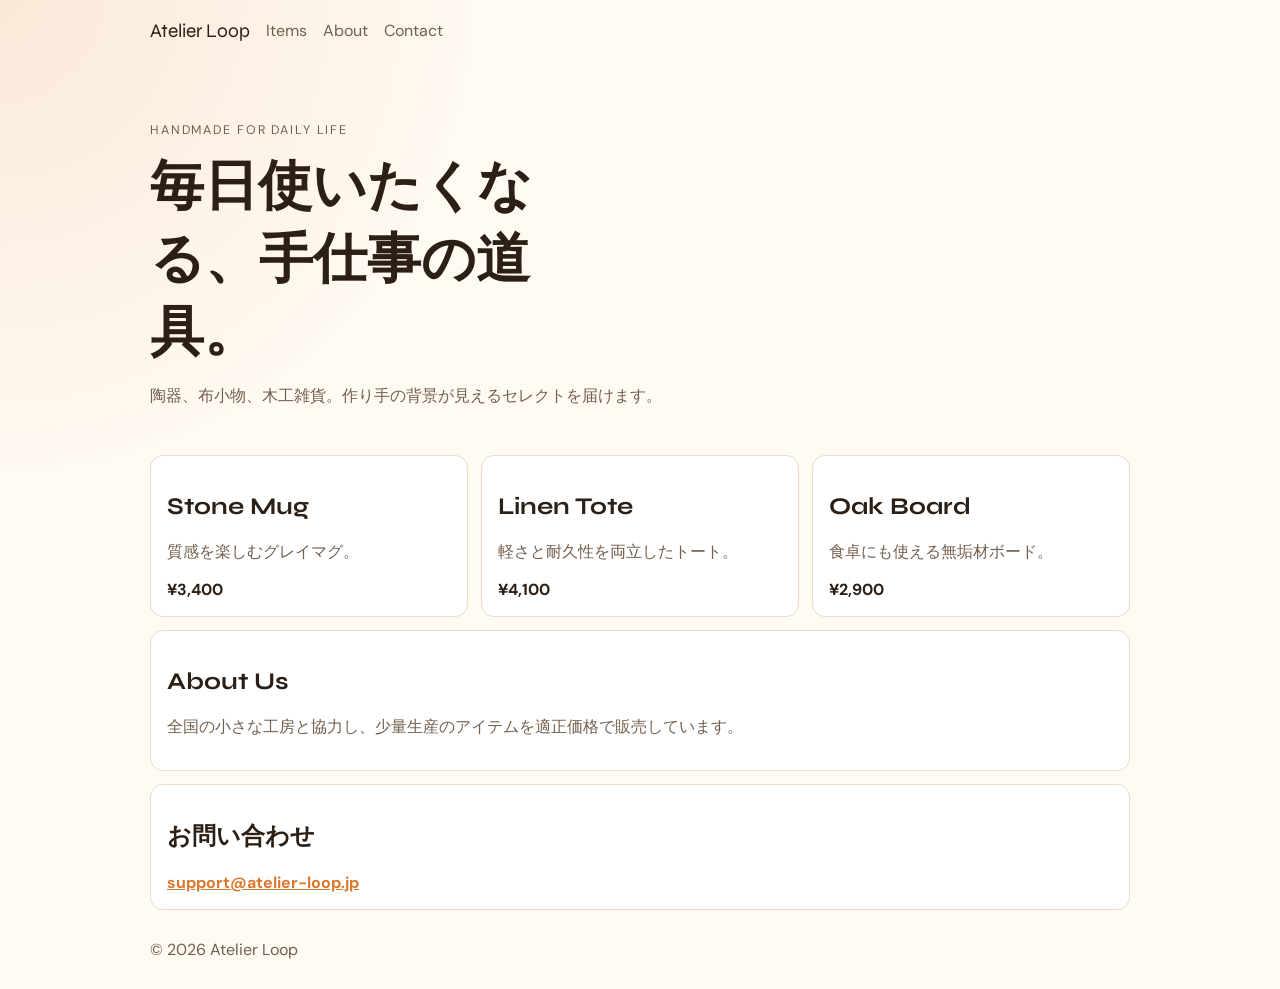
==== index.html @ 91aeeaae "Initial commit: 07-craft-shop site" ====
<!doctype html>
<html lang="ja">
  <head>
    <meta charset="UTF-8" />
    <meta name="viewport" content="width=device-width, initial-scale=1.0" />
    <title>Atelier Loop | Craft Shop</title>
    <link rel="preconnect" href="https://fonts.googleapis.com" />
    <link rel="preconnect" href="https://fonts.gstatic.com" crossorigin />
    <link href="https://fonts.googleapis.com/css2?family=Syne:wght@500;700&family=DM+Sans:wght@400;500;700&display=swap" rel="stylesheet" />
    <link rel="stylesheet" href="styles.css" />
  </head>
  <body>
    <header class="frame">
      <a class="logo" href="#">Atelier Loop</a>
      <button class="menu">Menu</button>
      <nav>
        <a href="#items">Items</a>
        <a href="#about">About</a>
        <a href="#contact">Contact</a>
      </nav>
    </header>

    <main class="frame">
      <section class="hero">
        <p class="tiny">HANDMADE FOR DAILY LIFE</p>
        <h1>毎日使いたくなる、手仕事の道具。</h1>
        <p>陶器、布小物、木工雑貨。作り手の背景が見えるセレクトを届けます。</p>
      </section>

      <section class="items" id="items">
        <article>
          <h2>Stone Mug</h2>
          <p>質感を楽しむグレイマグ。</p>
          <strong>¥3,400</strong>
        </article>
        <article>
          <h2>Linen Tote</h2>
          <p>軽さと耐久性を両立したトート。</p>
          <strong>¥4,100</strong>
        </article>
        <article>
          <h2>Oak Board</h2>
          <p>食卓にも使える無垢材ボード。</p>
          <strong>¥2,900</strong>
        </article>
      </section>

      <section class="about" id="about">
        <h2>About Us</h2>
        <p>全国の小さな工房と協力し、少量生産のアイテムを適正価格で販売しています。</p>
      </section>

      <section class="contact" id="contact">
        <h2>お問い合わせ</h2>
        <a href="mailto:support@atelier-loop.jp">support@atelier-loop.jp</a>
      </section>
    </main>

    <footer class="frame">© <span id="year"></span> Atelier Loop</footer>
    <script src="app.js"></script>
  </body>
</html>
---- styles.css ----
:root {
  --bg: #fffaf2;
  --text: #2b1f16;
  --muted: #735f4e;
  --card: #ffffff;
  --line: #eadcc8;
  --accent: #d9782f;
}

* { box-sizing: border-box; }

body {
  margin: 0;
  font-family: "DM Sans", sans-serif;
  color: var(--text);
  background:
    radial-gradient(circle at 0% 0%, rgba(217, 120, 47, 0.13), transparent 30%),
    var(--bg);
}

.frame {
  width: min(980px, 92vw);
  margin: 0 auto;
}

header {
  display: grid;
  grid-template-columns: auto auto 1fr;
  align-items: center;
  gap: 1rem;
  padding: 1.2rem 0;
}

.logo {
  text-decoration: none;
  color: var(--text);
  font-family: "Syne", sans-serif;
  font-size: 1.2rem;
}

.menu {
  display: none;
}

nav {
  justify-self: end;
  display: flex;
  gap: 1rem;
}

nav a {
  text-decoration: none;
  color: var(--muted);
}

.hero {
  padding: 3rem 0 2rem;
}

.tiny {
  color: var(--accent);
  letter-spacing: 0.15em;
  font-size: 0.78rem;
}

h1,
h2 {
  font-family: "Syne", sans-serif;
}

h1 {
  margin: 0.4rem 0 0.8rem;
  font-size: clamp(2rem, 5vw, 3.4rem);
  max-width: 12ch;
}

.hero p {
  max-width: 56ch;
  color: var(--muted);
}

.items {
  display: grid;
  grid-template-columns: repeat(3, minmax(0, 1fr));
  gap: 0.8rem;
}

.items article,
.about,
.contact {
  background: var(--card);
  border: 1px solid var(--line);
  border-radius: 13px;
  padding: 1rem;
}

.items p,
.about p { color: var(--muted); }

.about,
.contact { margin-top: 0.8rem; }

.contact a {
  color: var(--accent);
  font-weight: 700;
}

footer {
  color: var(--muted);
  padding: 1.8rem 0;
}

@media (max-width: 760px) {
  header {
    grid-template-columns: auto auto;
  }

  .menu {
    display: inline-block;
    justify-self: end;
    background: none;
    border: 1px solid var(--line);
    border-radius: 8px;
    padding: 0.35rem 0.7rem;
    color: var(--text);
  }

  nav {
    grid-column: 1 / -1;
    justify-self: start;
    display: none;
    flex-direction: column;
  }

  nav.open { display: flex; }

  .items { grid-template-columns: 1fr; }
}
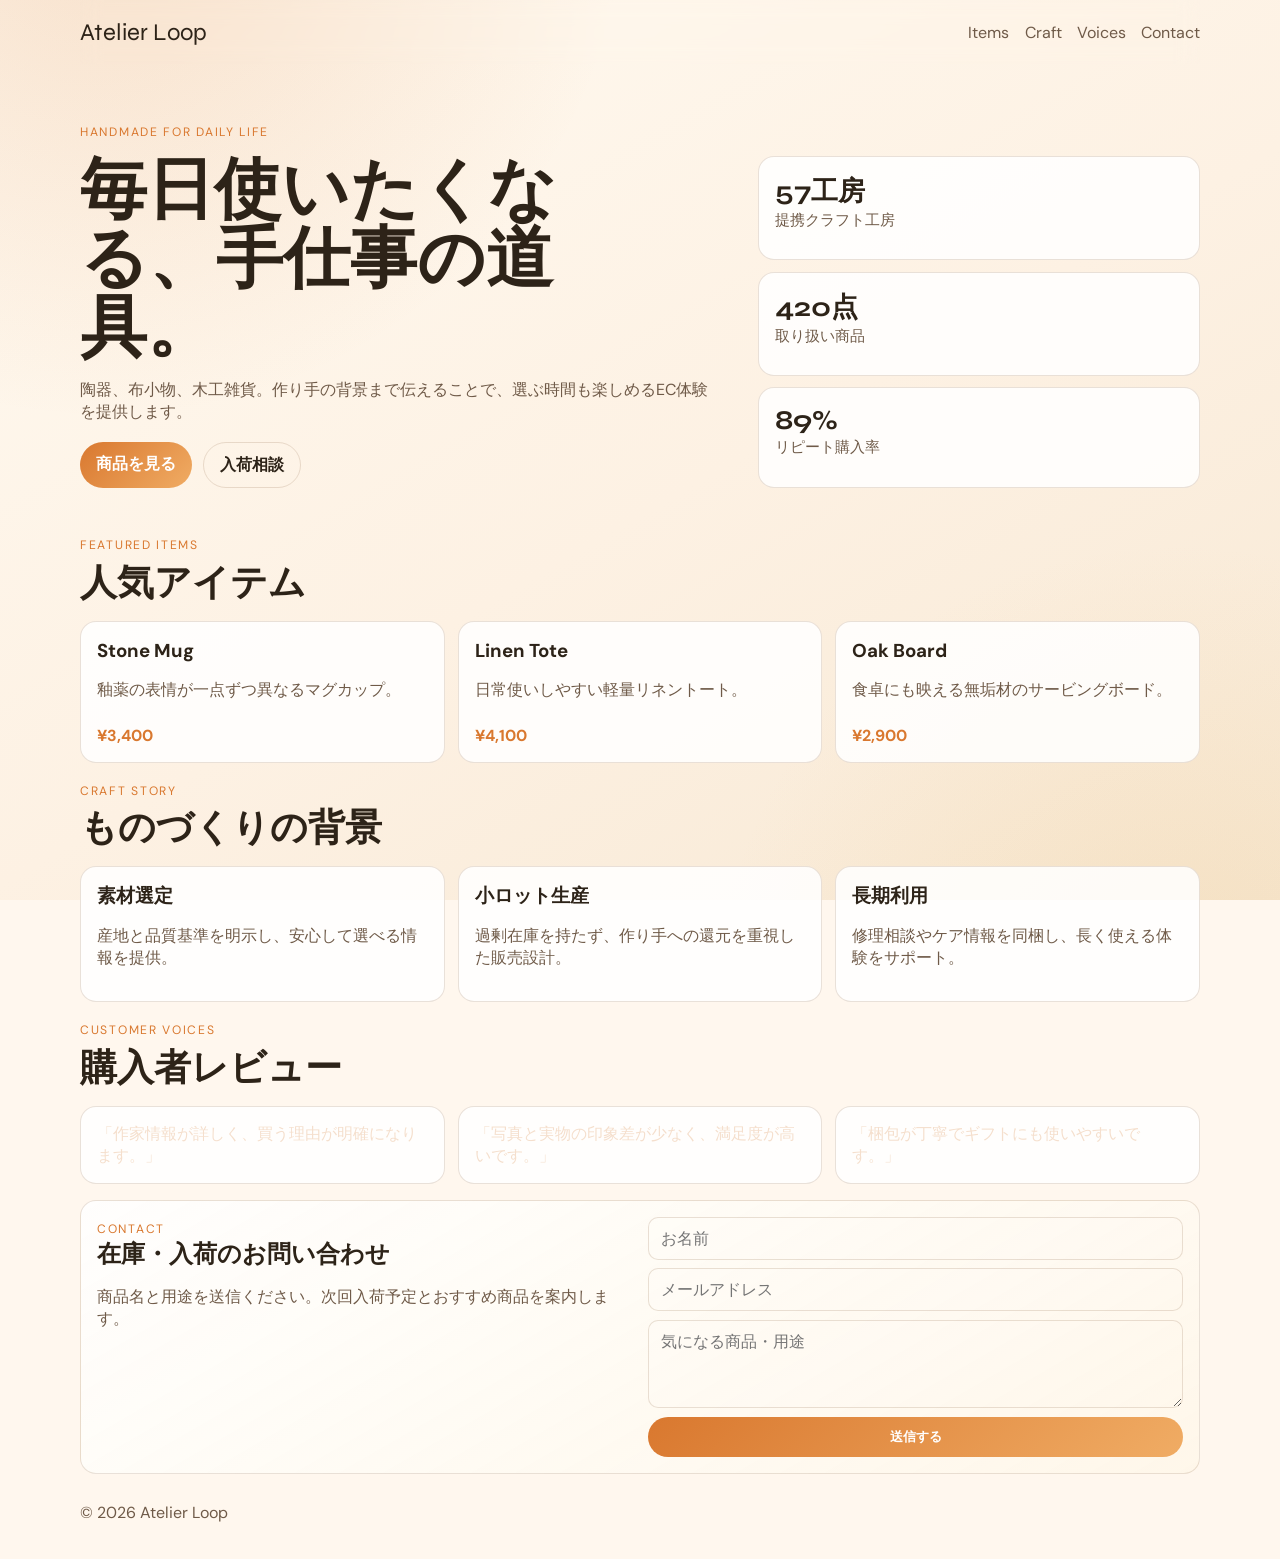
==== commit 9b9febe4: "Enhance site design and content" ====
--- a/index.html
+++ b/index.html
@@ -10,53 +10,84 @@
     <link rel="stylesheet" href="styles.css" />
   </head>
   <body>
-    <header class="frame">
-      <a class="logo" href="#">Atelier Loop</a>
-      <button class="menu">Menu</button>
-      <nav>
+    <div class="bg-layer"></div>
+    <header class="site-header container">
+      <a class="brand" href="#top">Atelier Loop</a>
+      <button class="menu-toggle" aria-expanded="false" aria-label="メニュー">☰</button>
+      <nav class="nav-links">
         <a href="#items">Items</a>
-        <a href="#about">About</a>
+        <a href="#craft">Craft</a>
+        <a href="#voices">Voices</a>
         <a href="#contact">Contact</a>
       </nav>
     </header>
 
-    <main class="frame">
-      <section class="hero">
-        <p class="tiny">HANDMADE FOR DAILY LIFE</p>
-        <h1>毎日使いたくなる、手仕事の道具。</h1>
-        <p>陶器、布小物、木工雑貨。作り手の背景が見えるセレクトを届けます。</p>
+    <main id="top" class="container">
+      <section class="hero reveal">
+        <span class="badge">HANDMADE FOR DAILY LIFE</span>
+        <div class="hero-grid">
+          <div>
+            <h1>毎日使いたくなる、手仕事の道具。</h1>
+            <p class="lead">陶器、布小物、木工雑貨。作り手の背景まで伝えることで、選ぶ時間も楽しめるEC体験を提供します。</p>
+            <div class="hero-actions">
+              <a class="btn primary" href="#items">商品を見る</a>
+              <a class="btn ghost" href="#contact">入荷相談</a>
+            </div>
+          </div>
+          <aside class="hero-stats">
+            <article><strong data-count="57" data-suffix="工房">0工房</strong><span>提携クラフト工房</span></article>
+            <article><strong data-count="420" data-suffix="点">0点</strong><span>取り扱い商品</span></article>
+            <article><strong data-count="89" data-suffix="%">0%</strong><span>リピート購入率</span></article>
+          </aside>
+        </div>
       </section>
 
-      <section class="items" id="items">
-        <article>
-          <h2>Stone Mug</h2>
-          <p>質感を楽しむグレイマグ。</p>
-          <strong>¥3,400</strong>
-        </article>
-        <article>
-          <h2>Linen Tote</h2>
-          <p>軽さと耐久性を両立したトート。</p>
-          <strong>¥4,100</strong>
-        </article>
-        <article>
-          <h2>Oak Board</h2>
-          <p>食卓にも使える無垢材ボード。</p>
-          <strong>¥2,900</strong>
-        </article>
+      <section class="section reveal" id="items">
+        <div class="section-head"><span class="eyebrow">FEATURED ITEMS</span><h2>人気アイテム</h2></div>
+        <div class="card-grid three">
+          <article class="card"><h3>Stone Mug</h3><p>釉薬の表情が一点ずつ異なるマグカップ。</p><strong>¥3,400</strong></article>
+          <article class="card"><h3>Linen Tote</h3><p>日常使いしやすい軽量リネントート。</p><strong>¥4,100</strong></article>
+          <article class="card"><h3>Oak Board</h3><p>食卓にも映える無垢材のサービングボード。</p><strong>¥2,900</strong></article>
+        </div>
       </section>
 
-      <section class="about" id="about">
-        <h2>About Us</h2>
-        <p>全国の小さな工房と協力し、少量生産のアイテムを適正価格で販売しています。</p>
+      <section class="section reveal" id="craft">
+        <div class="section-head"><span class="eyebrow">CRAFT STORY</span><h2>ものづくりの背景</h2></div>
+        <div class="process-list">
+          <article><h3>素材選定</h3><p>産地と品質基準を明示し、安心して選べる情報を提供。</p></article>
+          <article><h3>小ロット生産</h3><p>過剰在庫を持たず、作り手への還元を重視した販売設計。</p></article>
+          <article><h3>長期利用</h3><p>修理相談やケア情報を同梱し、長く使える体験をサポート。</p></article>
+        </div>
       </section>
 
-      <section class="contact" id="contact">
-        <h2>お問い合わせ</h2>
-        <a href="mailto:support@atelier-loop.jp">support@atelier-loop.jp</a>
+      <section class="section reveal" id="voices">
+        <div class="section-head"><span class="eyebrow">CUSTOMER VOICES</span><h2>購入者レビュー</h2></div>
+        <div class="review-grid">
+          <blockquote>「作家情報が詳しく、買う理由が明確になります。」</blockquote>
+          <blockquote>「写真と実物の印象差が少なく、満足度が高いです。」</blockquote>
+          <blockquote>「梱包が丁寧でギフトにも使いやすいです。」</blockquote>
+        </div>
+      </section>
+
+      <section class="section reveal" id="contact">
+        <div class="contact-panel">
+          <div>
+            <span class="eyebrow">CONTACT</span>
+            <h2>在庫・入荷のお問い合わせ</h2>
+            <p>商品名と用途を送信ください。次回入荷予定とおすすめ商品を案内します。</p>
+          </div>
+          <form class="contact-form">
+            <input type="text" placeholder="お名前" required />
+            <input type="email" placeholder="メールアドレス" required />
+            <textarea placeholder="気になる商品・用途"></textarea>
+            <button type="submit" class="btn primary">送信する</button>
+          </form>
+        </div>
       </section>
     </main>
 
-    <footer class="frame">© <span id="year"></span> Atelier Loop</footer>
+    <footer class="container">© <span id="year"></span> Atelier Loop</footer>
+    <div class="toast" id="toast">お問い合わせありがとうございます。入荷情報を返信します。</div>
     <script src="app.js"></script>
   </body>
 </html>
--- a/styles.css
+++ b/styles.css
@@ -1,138 +1,304 @@
 :root {
-  --bg: #fffaf2;
-  --text: #2b1f16;
-  --muted: #735f4e;
-  --card: #ffffff;
-  --line: #eadcc8;
+  --bg: #fff8ef;
+  --bg-soft: #f8ead8;
+  --surface: rgba(255, 255, 255, 0.86);
+  --surface-strong: #fff7ea;
+  --text: #2d2318;
+  --muted: #6f5a48;
+  --line: rgba(158, 126, 96, 0.23);
   --accent: #d9782f;
+  --accent-strong: #f0ac64;
+  --heading: "Syne", sans-serif;
+  --body: "DM Sans", sans-serif;
 }
 
 * { box-sizing: border-box; }
 
 body {
   margin: 0;
-  font-family: "DM Sans", sans-serif;
-  color: var(--text);
+  min-height: 100vh;
+  color: var(--text);
+  font-family: var(--body);
+  background: #fff7ee;
+}
+
+.bg-layer {
+  position: fixed;
+  inset: 0;
   background:
-    radial-gradient(circle at 0% 0%, rgba(217, 120, 47, 0.13), transparent 30%),
-    var(--bg);
-}
-
-.frame {
-  width: min(980px, 92vw);
+    radial-gradient(circle at 8% -12%, rgba(217, 120, 47, 0.2), transparent 34%),
+    radial-gradient(circle at 92% 112%, rgba(234, 190, 120, 0.2), transparent 30%),
+    linear-gradient(150deg, #fffaf1, #fdf1e3 54%, #f7e8d3);
+  z-index: -1;
+}
+
+.container {
+  width: min(1120px, 92vw);
   margin: 0 auto;
 }
 
-header {
-  display: grid;
-  grid-template-columns: auto auto 1fr;
+.site-header {
+  padding: 1.1rem 0;
+  display: flex;
   align-items: center;
+  justify-content: space-between;
   gap: 1rem;
-  padding: 1.2rem 0;
-}
-
-.logo {
+  position: sticky;
+  top: 0;
+  backdrop-filter: blur(10px);
+  z-index: 10;
+}
+
+.brand {
+  color: var(--text);
   text-decoration: none;
-  color: var(--text);
-  font-family: "Syne", sans-serif;
-  font-size: 1.2rem;
-}
-
-.menu {
+  font-family: var(--heading);
+  font-size: 1.5rem;
+}
+
+.menu-toggle {
   display: none;
 }
 
-nav {
-  justify-self: end;
+.nav-links {
   display: flex;
+  gap: 0.95rem;
+}
+
+.nav-links a {
+  color: var(--muted);
+  text-decoration: none;
+}
+
+.hero {
+  padding: 3.5rem 0 1.8rem;
+}
+
+.badge,
+.eyebrow {
+  display: inline-block;
+  letter-spacing: 0.14em;
+  font-size: 0.76rem;
+  color: var(--accent);
+}
+
+.hero-grid {
+  margin-top: 0.9rem;
+  display: grid;
+  grid-template-columns: 1.35fr 0.9fr;
   gap: 1rem;
 }
 
-nav a {
-  text-decoration: none;
-  color: var(--muted);
-}
-
-.hero {
-  padding: 3rem 0 2rem;
-}
-
-.tiny {
-  color: var(--accent);
-  letter-spacing: 0.15em;
-  font-size: 0.78rem;
+h1,
+h2,
+h3 {
+  margin: 0;
 }
 
 h1,
 h2 {
-  font-family: "Syne", sans-serif;
+  font-family: var(--heading);
 }
 
 h1 {
-  margin: 0.4rem 0 0.8rem;
-  font-size: clamp(2rem, 5vw, 3.4rem);
-  max-width: 12ch;
-}
-
-.hero p {
-  max-width: 56ch;
-  color: var(--muted);
-}
-
-.items {
-  display: grid;
+  font-size: clamp(2.2rem, 6vw, 4.2rem);
+  line-height: 1.03;
+  max-width: 10ch;
+}
+
+.lead {
+  color: var(--muted);
+  max-width: 58ch;
+  margin: 1rem 0 1.2rem;
+}
+
+.hero-actions {
+  display: flex;
+  gap: 0.7rem;
+  flex-wrap: wrap;
+}
+
+.btn {
+  border: 1px solid var(--line);
+  padding: 0.68rem 1rem;
+  border-radius: 999px;
+  text-decoration: none;
+  color: var(--text);
+  font-weight: 700;
+  background: transparent;
+}
+
+.btn.primary {
+  background: linear-gradient(135deg, var(--accent), var(--accent-strong));
+  color: #ffffff;
+  border: 0;
+}
+
+.hero-stats {
+  display: grid;
+  gap: 0.7rem;
+}
+
+.hero-stats article,
+.card,
+.process-list article,
+.review-grid blockquote,
+.contact-panel {
+  background: var(--surface);
+  border: 1px solid var(--line);
+  border-radius: 16px;
+  padding: 1rem;
+}
+
+.hero-stats strong {
+  display: block;
+  font-size: 1.7rem;
+  font-family: var(--heading);
+}
+
+.hero-stats span {
+  color: var(--muted);
+  font-size: 0.92rem;
+}
+
+.section {
+  margin-top: 1rem;
+}
+
+.section-head {
+  margin-bottom: 0.8rem;
+}
+
+.section-head h2 {
+  margin-top: 0.3rem;
+  font-size: clamp(1.55rem, 4vw, 2.3rem);
+}
+
+.card-grid,
+.process-list,
+.review-grid {
+  display: grid;
+  gap: 0.8rem;
+}
+
+.card-grid.three,
+.process-list,
+.review-grid {
   grid-template-columns: repeat(3, minmax(0, 1fr));
-  gap: 0.8rem;
-}
-
-.items article,
-.about,
-.contact {
-  background: var(--card);
+}
+
+.card p,
+.process-list p,
+.contact-panel p {
+  color: var(--muted);
+}
+
+.card strong {
+  display: inline-block;
+  margin-top: 0.5rem;
+  color: var(--accent);
+}
+
+.review-grid blockquote {
+  margin: 0;
+  color: #f5dfcd;
+}
+
+.contact-panel {
+  display: grid;
+  grid-template-columns: 1fr 1fr;
+  gap: 1rem;
+  background: linear-gradient(150deg, var(--surface), var(--surface-strong));
+}
+
+.contact-form {
+  display: grid;
+  gap: 0.55rem;
+}
+
+.contact-form input,
+.contact-form textarea {
+  width: 100%;
   border: 1px solid var(--line);
-  border-radius: 13px;
-  padding: 1rem;
-}
-
-.items p,
-.about p { color: var(--muted); }
-
-.about,
-.contact { margin-top: 0.8rem; }
-
-.contact a {
-  color: var(--accent);
-  font-weight: 700;
+  background: rgba(255, 255, 255, 0.04);
+  color: var(--text);
+  border-radius: 10px;
+  padding: 0.62rem 0.75rem;
+  font: inherit;
+}
+
+.contact-form textarea {
+  min-height: 88px;
+  resize: vertical;
 }
 
 footer {
   color: var(--muted);
-  padding: 1.8rem 0;
-}
-
-@media (max-width: 760px) {
-  header {
-    grid-template-columns: auto auto;
+  padding: 1.8rem 0 2.2rem;
+}
+
+.toast {
+  position: fixed;
+  right: 18px;
+  bottom: 18px;
+  background: #3a2817;
+  border: 1px solid var(--line);
+  color: var(--text);
+  padding: 0.65rem 0.85rem;
+  border-radius: 10px;
+  opacity: 0;
+  transform: translateY(12px);
+  pointer-events: none;
+  transition: 240ms ease;
+}
+
+.toast.show {
+  opacity: 1;
+  transform: translateY(0);
+}
+
+.reveal {
+  opacity: 0;
+  transform: translateY(24px);
+  transition: 520ms ease;
+}
+
+.reveal.in {
+  opacity: 1;
+  transform: translateY(0);
+}
+
+@media (max-width: 820px) {
+  .menu-toggle {
+    display: inline-block;
+    border: 1px solid var(--line);
+    background: transparent;
+    color: var(--text);
+    border-radius: 10px;
+    padding: 0.38rem 0.62rem;
   }
 
-  .menu {
-    display: inline-block;
-    justify-self: end;
-    background: none;
-    border: 1px solid var(--line);
-    border-radius: 8px;
-    padding: 0.35rem 0.7rem;
-    color: var(--text);
-  }
-
-  nav {
-    grid-column: 1 / -1;
-    justify-self: start;
+  .nav-links {
+    position: absolute;
+    top: 58px;
+    right: 4vw;
     display: none;
     flex-direction: column;
+    background: var(--bg-soft);
+    border: 1px solid var(--line);
+    border-radius: 12px;
+    padding: 0.7rem;
   }
 
-  nav.open { display: flex; }
-
-  .items { grid-template-columns: 1fr; }
-}
+  .nav-links.open {
+    display: flex;
+  }
+
+  .hero-grid,
+  .card-grid.three,
+  .process-list,
+  .review-grid,
+  .contact-panel {
+    grid-template-columns: 1fr;
+  }
+}
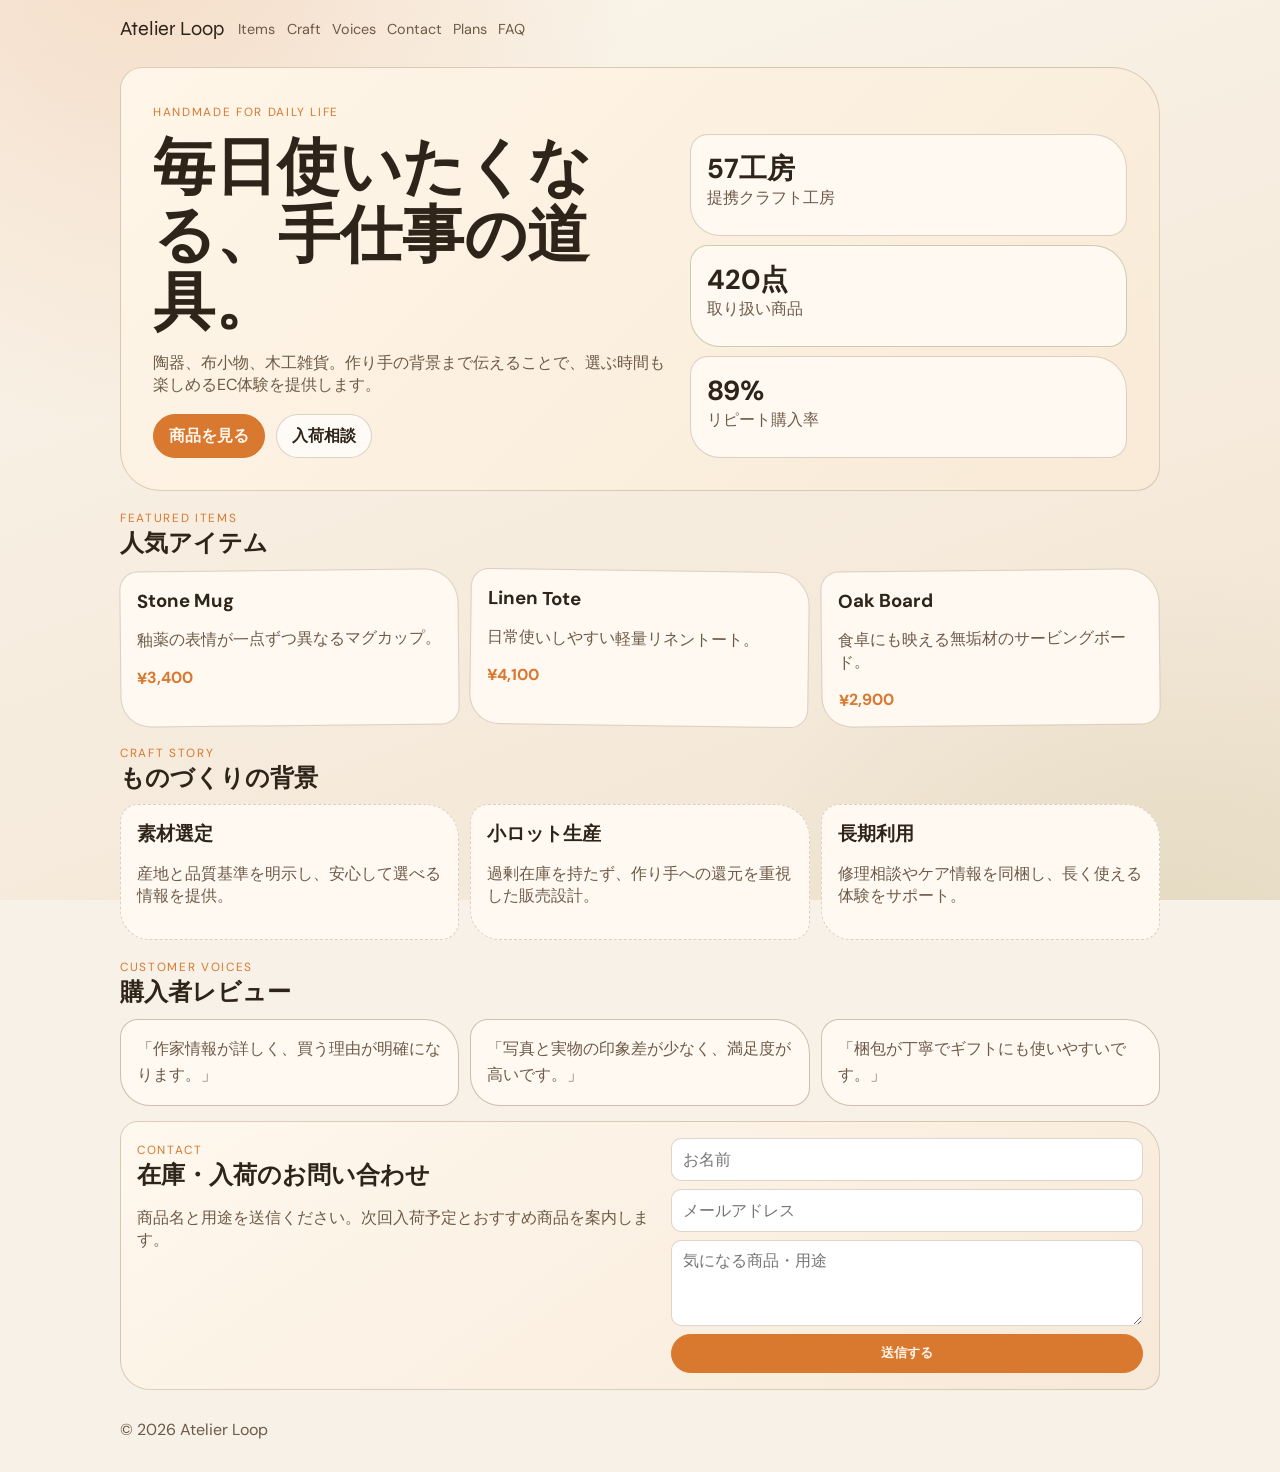
==== commit 70fcefd5: "Add multipage structure and interactive features" ====
--- a/index.html
+++ b/index.html
@@ -19,6 +19,8 @@
         <a href="#craft">Craft</a>
         <a href="#voices">Voices</a>
         <a href="#contact">Contact</a>
+              <a href="plans.html">Plans</a>
+        <a href="faq.html">FAQ</a>
       </nav>
     </header>
 
--- a/styles.css
+++ b/styles.css
@@ -1,142 +1,138 @@
 :root {
-  --bg: #fff8ef;
-  --bg-soft: #f8ead8;
-  --surface: rgba(255, 255, 255, 0.86);
-  --surface-strong: #fff7ea;
-  --text: #2d2318;
-  --muted: #6f5a48;
-  --line: rgba(158, 126, 96, 0.23);
+  --bg: #f7f1e7;
+  --paper: #fff9f2;
+  --ink: #2f2419;
+  --muted: #6d5a47;
+  --line: rgba(133, 102, 70, 0.28);
   --accent: #d9782f;
-  --accent-strong: #f0ac64;
-  --heading: "Syne", sans-serif;
-  --body: "DM Sans", sans-serif;
+  --accent-2: #8a9a5b;
 }
 
 * { box-sizing: border-box; }
 
 body {
   margin: 0;
-  min-height: 100vh;
-  color: var(--text);
-  font-family: var(--body);
-  background: #fff7ee;
+  color: var(--ink);
+  font-family: "DM Sans", sans-serif;
+  background: var(--bg);
 }
 
 .bg-layer {
   position: fixed;
   inset: 0;
+  z-index: -1;
   background:
-    radial-gradient(circle at 8% -12%, rgba(217, 120, 47, 0.2), transparent 34%),
-    radial-gradient(circle at 92% 112%, rgba(234, 190, 120, 0.2), transparent 30%),
-    linear-gradient(150deg, #fffaf1, #fdf1e3 54%, #f7e8d3);
-  z-index: -1;
+    radial-gradient(circle at 10% -10%, rgba(217, 120, 47, 0.2), transparent 34%),
+    radial-gradient(circle at 90% 112%, rgba(138, 154, 91, 0.16), transparent 30%),
+    linear-gradient(160deg, #fbf5ec, #f6ecde 55%, #f2e4d1);
 }
 
 .container {
-  width: min(1120px, 92vw);
+  width: min(1040px, 92vw);
   margin: 0 auto;
 }
 
 .site-header {
-  padding: 1.1rem 0;
+  padding: 1rem 0;
+  display: grid;
+  grid-template-columns: auto auto 1fr;
+  gap: 0.9rem;
+  align-items: center;
+}
+
+.brand {
+  color: var(--ink);
+  text-decoration: none;
+  font-family: "Syne", sans-serif;
+  font-size: 1.25rem;
+}
+
+.menu-toggle { display: none; }
+
+.nav-links {
+  justify-self: end;
   display: flex;
-  align-items: center;
-  justify-content: space-between;
-  gap: 1rem;
-  position: sticky;
-  top: 0;
-  backdrop-filter: blur(10px);
-  z-index: 10;
-}
-
-.brand {
-  color: var(--text);
+  gap: 0.7rem;
+}
+
+.nav-links a {
   text-decoration: none;
-  font-family: var(--heading);
-  font-size: 1.5rem;
-}
-
-.menu-toggle {
-  display: none;
-}
-
-.nav-links {
-  display: flex;
-  gap: 0.95rem;
-}
-
-.nav-links a {
-  color: var(--muted);
-  text-decoration: none;
+  color: var(--muted);
+  font-size: 0.9rem;
 }
 
 .hero {
-  padding: 3.5rem 0 1.8rem;
+  margin-top: 0.6rem;
+  background: linear-gradient(135deg, #fff6e9, #f8ead6);
+  border: 1px solid var(--line);
+  border-radius: 22px 48px 24px 40px;
+  padding: 2rem;
 }
 
 .badge,
 .eyebrow {
   display: inline-block;
+  color: var(--accent);
   letter-spacing: 0.14em;
-  font-size: 0.76rem;
-  color: var(--accent);
+  font-size: 0.74rem;
 }
 
 .hero-grid {
-  margin-top: 0.9rem;
-  display: grid;
-  grid-template-columns: 1.35fr 0.9fr;
-  gap: 1rem;
+  margin-top: 0.85rem;
+  display: grid;
+  grid-template-columns: 1.2fr 1fr;
+  gap: 0.85rem;
 }
 
 h1,
 h2,
-h3 {
-  margin: 0;
-}
+h3 { margin: 0; }
 
 h1,
 h2 {
-  font-family: var(--heading);
+  font-family: "Syne", sans-serif;
 }
 
 h1 {
-  font-size: clamp(2.2rem, 6vw, 4.2rem);
-  line-height: 1.03;
-  max-width: 10ch;
+  font-size: clamp(2rem, 5.8vw, 3.9rem);
+  line-height: 1.08;
+  max-width: 11ch;
 }
 
 .lead {
-  color: var(--muted);
-  max-width: 58ch;
-  margin: 1rem 0 1.2rem;
+  margin: 1rem 0 1.1rem;
+  color: var(--muted);
+  max-width: 56ch;
 }
 
 .hero-actions {
   display: flex;
-  gap: 0.7rem;
+  gap: 0.65rem;
   flex-wrap: wrap;
 }
 
 .btn {
-  border: 1px solid var(--line);
-  padding: 0.68rem 1rem;
+  text-decoration: none;
+  border: 1px solid var(--line);
   border-radius: 999px;
-  text-decoration: none;
-  color: var(--text);
+  padding: 0.62rem 0.95rem;
   font-weight: 700;
-  background: transparent;
 }
 
 .btn.primary {
-  background: linear-gradient(135deg, var(--accent), var(--accent-strong));
-  color: #ffffff;
-  border: 0;
+  background: var(--accent);
+  border-color: var(--accent);
+  color: #fff7ed;
+}
+
+.btn.ghost {
+  color: var(--ink);
+  background: rgba(255, 255, 255, 0.7);
 }
 
 .hero-stats {
   display: grid;
-  gap: 0.7rem;
+  gap: 0.6rem;
 }
 
 .hero-stats article,
@@ -144,161 +140,310 @@
 .process-list article,
 .review-grid blockquote,
 .contact-panel {
-  background: var(--surface);
-  border: 1px solid var(--line);
-  border-radius: 16px;
+  border: 1px solid var(--line);
+  background: var(--paper);
+  border-radius: 18px 34px 18px 30px;
   padding: 1rem;
 }
 
-.hero-stats strong {
-  display: block;
-  font-size: 1.7rem;
-  font-family: var(--heading);
-}
-
-.hero-stats span {
-  color: var(--muted);
-  font-size: 0.92rem;
-}
-
-.section {
-  margin-top: 1rem;
-}
-
-.section-head {
-  margin-bottom: 0.8rem;
-}
-
-.section-head h2 {
-  margin-top: 0.3rem;
-  font-size: clamp(1.55rem, 4vw, 2.3rem);
-}
+.hero-stats article:nth-child(2) {
+  border-color: rgba(138, 154, 91, 0.45);
+}
+
+.hero-stats strong { display: block; font-size: 1.72rem; }
+.hero-stats span,
+.card p,
+.process-list p,
+.review-grid blockquote,
+.contact-panel p { color: var(--muted); }
+
+.section { margin-top: 0.95rem; }
+.section-head { margin-bottom: 0.66rem; }
 
 .card-grid,
 .process-list,
-.review-grid {
-  display: grid;
-  gap: 0.8rem;
-}
-
+.review-grid { display: grid; gap: 0.7rem; }
 .card-grid.three,
 .process-list,
-.review-grid {
-  grid-template-columns: repeat(3, minmax(0, 1fr));
-}
-
-.card p,
-.process-list p,
-.contact-panel p {
-  color: var(--muted);
-}
-
-.card strong {
-  display: inline-block;
-  margin-top: 0.5rem;
-  color: var(--accent);
+.review-grid { grid-template-columns: repeat(3, minmax(0, 1fr)); }
+
+.card:nth-child(odd) {
+  transform: rotate(-0.6deg);
+}
+
+.card:nth-child(even) {
+  transform: rotate(0.8deg);
+}
+
+.card strong { color: var(--accent); }
+
+.process-list article {
+  border-style: dashed;
+  border-width: 1.5px;
 }
 
 .review-grid blockquote {
   margin: 0;
-  color: #f5dfcd;
+  line-height: 1.65;
+  border-color: rgba(133, 102, 70, 0.4);
 }
 
 .contact-panel {
   display: grid;
-  grid-template-columns: 1fr 1fr;
-  gap: 1rem;
-  background: linear-gradient(150deg, var(--surface), var(--surface-strong));
-}
-
-.contact-form {
-  display: grid;
-  gap: 0.55rem;
-}
+  grid-template-columns: 1.05fr 0.95fr;
+  gap: 0.75rem;
+  background: linear-gradient(145deg, #fff8ee, #f7e9d8);
+}
+
+.contact-form { display: grid; gap: 0.5rem; }
 
 .contact-form input,
 .contact-form textarea {
   width: 100%;
   border: 1px solid var(--line);
-  background: rgba(255, 255, 255, 0.04);
-  color: var(--text);
   border-radius: 10px;
-  padding: 0.62rem 0.75rem;
+  background: #fff;
+  color: var(--ink);
+  padding: 0.62rem 0.72rem;
   font: inherit;
 }
 
-.contact-form textarea {
-  min-height: 88px;
-  resize: vertical;
-}
+.contact-form textarea { min-height: 86px; resize: vertical; }
 
 footer {
-  color: var(--muted);
-  padding: 1.8rem 0 2.2rem;
+  padding: 1.8rem 0 2rem;
+  color: var(--muted);
 }
 
 .toast {
   position: fixed;
-  right: 18px;
-  bottom: 18px;
-  background: #3a2817;
-  border: 1px solid var(--line);
-  color: var(--text);
-  padding: 0.65rem 0.85rem;
-  border-radius: 10px;
+  right: 16px;
+  bottom: 16px;
+  background: #4b3120;
+  color: #fff3e2;
+  border-radius: 999px;
+  padding: 0.62rem 0.88rem;
   opacity: 0;
-  transform: translateY(12px);
+  transform: translateY(10px);
   pointer-events: none;
-  transition: 240ms ease;
-}
-
-.toast.show {
-  opacity: 1;
-  transform: translateY(0);
-}
-
-.reveal {
-  opacity: 0;
-  transform: translateY(24px);
-  transition: 520ms ease;
-}
-
-.reveal.in {
-  opacity: 1;
-  transform: translateY(0);
-}
-
-@media (max-width: 820px) {
+  transition: 220ms ease;
+}
+
+.toast.show { opacity: 1; transform: translateY(0); }
+
+.reveal { opacity: 0; transform: translateY(18px); transition: 430ms ease; }
+.reveal.in { opacity: 1; transform: translateY(0); }
+
+@media (max-width: 860px) {
   .menu-toggle {
     display: inline-block;
     border: 1px solid var(--line);
-    background: transparent;
-    color: var(--text);
+    background: #fff;
+    color: var(--ink);
     border-radius: 10px;
-    padding: 0.38rem 0.62rem;
+    padding: 0.35rem 0.6rem;
   }
 
   .nav-links {
+    display: none;
     position: absolute;
+    right: 4vw;
     top: 58px;
-    right: 4vw;
-    display: none;
     flex-direction: column;
-    background: var(--bg-soft);
+    background: #fff7ea;
     border: 1px solid var(--line);
     border-radius: 12px;
     padding: 0.7rem;
   }
 
-  .nav-links.open {
-    display: flex;
-  }
+  .nav-links.open { display: flex; }
 
   .hero-grid,
   .card-grid.three,
   .process-list,
   .review-grid,
-  .contact-panel {
+  .contact-panel { grid-template-columns: 1fr; }
+
+  .card,
+  .card:nth-child(2),
+  .card:nth-child(3) { transform: none; }
+}
+
+/* EXTRA PAGES */
+.extra-page .site-header {
+  margin-bottom: 0.2rem;
+}
+
+.subhero {
+  padding: 1.4rem;
+  border: 1px solid var(--line);
+  border-radius: 14px;
+  background: var(--panel, var(--paper, rgba(255, 255, 255, 0.08)));
+}
+
+.subhero h1 {
+  margin: 0.35rem 0 0.6rem;
+  font-size: clamp(1.8rem, 5vw, 3.1rem);
+}
+
+.subhero p {
+  margin: 0;
+  color: var(--muted);
+  max-width: 64ch;
+}
+
+.pricing-head {
+  display: flex;
+  justify-content: space-between;
+  align-items: center;
+  gap: 0.8rem;
+  margin-bottom: 0.65rem;
+}
+
+.pricing-mode {
+  display: inline-flex;
+  gap: 0.45rem;
+  padding: 0.25rem;
+  border: 1px solid var(--line);
+  border-radius: 999px;
+  background: rgba(255, 255, 255, 0.04);
+}
+
+.mode-btn {
+  border: 1px solid transparent;
+  border-radius: 999px;
+  padding: 0.4rem 0.72rem;
+  background: transparent;
+  color: inherit;
+  font: inherit;
+  cursor: pointer;
+}
+
+.mode-btn.active {
+  border-color: var(--line);
+  background: rgba(255, 255, 255, 0.12);
+}
+
+.pricing-cards {
+  display: grid;
+  grid-template-columns: repeat(3, minmax(0, 1fr));
+  gap: 0.7rem;
+}
+
+.price-card {
+  border: 1px solid var(--line);
+  border-radius: 12px;
+  padding: 0.9rem;
+  background: var(--panel, var(--paper, rgba(255, 255, 255, 0.08)));
+}
+
+.price-card h3 {
+  margin: 0 0 0.4rem;
+}
+
+.price-card p {
+  margin: 0;
+  color: var(--muted);
+  min-height: 2.8em;
+}
+
+.price-card strong {
+  display: inline-block;
+  margin-top: 0.65rem;
+  font-size: 1.35rem;
+}
+
+.calc-box {
+  border: 1px solid var(--line);
+  border-radius: 12px;
+  padding: 0.9rem;
+  background: var(--panel, var(--paper, rgba(255, 255, 255, 0.08)));
+}
+
+.calc-form {
+  display: grid;
+  grid-template-columns: repeat(4, minmax(0, 1fr));
+  gap: 0.55rem;
+  align-items: end;
+}
+
+.calc-form label {
+  display: grid;
+  gap: 0.32rem;
+  font-size: 0.9rem;
+}
+
+.calc-form select,
+.calc-form input {
+  width: 100%;
+  border: 1px solid var(--line);
+  border-radius: 8px;
+  padding: 0.58rem 0.66rem;
+  background: rgba(255, 255, 255, 0.75);
+  color: inherit;
+  font: inherit;
+}
+
+.calc-result {
+  margin: 0.65rem 0 0;
+  color: var(--muted);
+  opacity: 0.75;
+}
+
+.calc-result.show {
+  opacity: 1;
+}
+
+.faq-list {
+  display: grid;
+  gap: 0.55rem;
+}
+
+.faq-item {
+  border: 1px solid var(--line);
+  border-radius: 12px;
+  overflow: hidden;
+  background: var(--panel, var(--paper, rgba(255, 255, 255, 0.08)));
+}
+
+.faq-question {
+  width: 100%;
+  text-align: left;
+  background: transparent;
+  border: 0;
+  border-bottom: 1px solid transparent;
+  color: inherit;
+  font: inherit;
+  font-weight: 700;
+  padding: 0.8rem 0.9rem;
+  cursor: pointer;
+}
+
+.faq-item.open .faq-question {
+  border-bottom-color: var(--line);
+}
+
+.faq-answer {
+  display: none;
+  padding: 0.72rem 0.9rem;
+  color: var(--muted);
+}
+
+.faq-item.open .faq-answer {
+  display: block;
+}
+
+@media (max-width: 860px) {
+  .pricing-head {
+    flex-direction: column;
+    align-items: flex-start;
+  }
+
+  .pricing-cards {
     grid-template-columns: 1fr;
   }
-}
+
+  .calc-form {
+    grid-template-columns: 1fr;
+  }
+}
